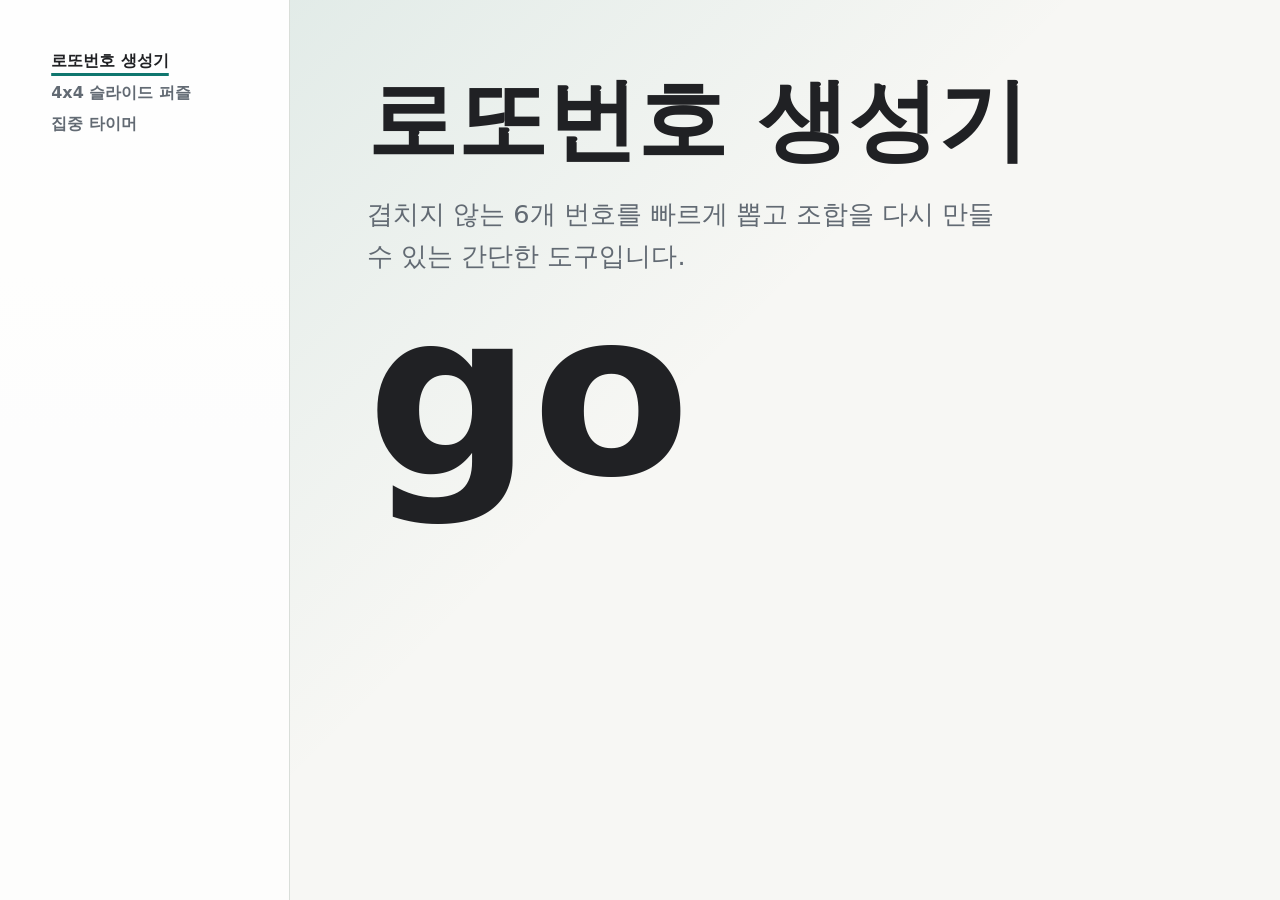
==== index.html @ 6c6200e8 "Convert puzzle app to 4x4" ====
<!doctype html>
<html lang="ko">
  <head>
    <meta charset="utf-8" />
    <meta name="viewport" content="width=device-width, initial-scale=1" />
    <title>ashosho</title>
    <meta
      name="description"
      content="로또번호 생성기, 퍼즐게임 같은 작은 바이브코딩 앱을 모아 둔 앱 포털"
    />
    <link rel="stylesheet" href="assets/styles.css?v=20260516-title-spacing" />
  </head>
  <body>
    <main class="app-shell">
      <section class="app-list-pane" aria-label="앱 목록">
        <nav class="app-name-list" id="app-name-list" aria-label="앱 목록"></nav>
      </section>

      <section class="app-detail-pane" id="app-detail-pane" aria-live="polite">
        <div class="detail-copy">
          <h2 id="detail-title"></h2>
          <p id="detail-description"></p>
        </div>
        <a class="go-link" id="go-link">go</a>
      </section>
    </main>

    <script src="assets/app-catalog.js?v=20260516-4x4-puzzle"></script>
  </body>
</html>
---- assets/styles.css ----
:root {
  --bg: #f7f7f4;
  --surface: #ffffff;
  --surface-strong: #f0f4f2;
  --text: #202124;
  --muted: #626a73;
  --line: #d9ded9;
  --accent: #0f766e;
  --accent-strong: #0a5d57;
  --red: #c24135;
  --blue: #2563a9;
  --yellow: #d79a18;
  --shadow: 0 18px 44px rgba(25, 32, 36, 0.1);
}

* {
  box-sizing: border-box;
}

body {
  margin: 0;
  min-height: 100vh;
  color: var(--text);
  background:
    linear-gradient(180deg, rgba(255, 255, 255, 0.72), rgba(247, 247, 244, 0.96)),
    var(--bg);
  font-family:
    Pretendard, -apple-system, BlinkMacSystemFont, "Segoe UI", system-ui, sans-serif;
}

a {
  color: inherit;
}

button,
input {
  font: inherit;
}

.app-shell {
  display: grid;
  grid-template-columns: minmax(180px, 22.67vw) minmax(0, 1fr);
  width: 100%;
  min-height: 100vh;
  margin: 0 auto;
  padding: 0;
}

.app-list-pane {
  display: flex;
  min-height: 100vh;
  flex-direction: column;
  justify-content: flex-start;
  border-right: 1px solid var(--line);
  padding: clamp(24px, 4vw, 56px);
  background: rgba(255, 255, 255, 0.72);
}

.eyebrow {
  margin: 0 0 10px;
  color: var(--accent);
  font-size: 0.78rem;
  font-weight: 800;
  letter-spacing: 0;
  text-transform: uppercase;
}

h1 {
  margin: 0;
  max-width: 8em;
  font-size: clamp(2.2rem, 5.4vw, 5.8rem);
  line-height: 1.05;
  letter-spacing: 0;
}

.intro {
  max-width: 680px;
  margin: 16px 0 0;
  color: var(--muted);
  font-size: 1.05rem;
  line-height: 1.7;
}

.app-name-list {
  display: flex;
  flex-direction: column;
  gap: 12px;
  margin-top: 0;
}

.app-name-button {
  width: fit-content;
  max-width: 100%;
  border: 0;
  border-radius: 0;
  padding: 0;
  background: transparent;
  color: var(--muted);
  cursor: pointer;
  font-size: 16px;
  font-weight: 800;
  letter-spacing: 0;
  line-height: 1.22;
  text-align: left;
}

.app-name-button:hover,
.app-name-button:focus-visible,
.app-name-button.is-active {
  color: var(--text);
  text-decoration: underline;
  text-decoration-color: var(--accent);
  text-decoration-thickness: 3px;
  text-underline-offset: 7px;
  outline: none;
}

.app-detail-pane {
  display: flex;
  min-height: 100vh;
  flex-direction: column;
  justify-content: flex-start;
  gap: 28px;
  padding: clamp(28px, 6vw, 84px);
  background:
    linear-gradient(135deg, rgba(15, 118, 110, 0.09), transparent 42%),
    var(--bg);
}

.detail-copy {
  max-width: 760px;
}

#detail-title {
  margin: 0;
  font-size: clamp(2.6rem, 7vw, 7.2rem);
  line-height: 0.98;
  letter-spacing: 0;
}

#detail-description {
  max-width: 640px;
  margin: 28px 0 0;
  color: var(--muted);
  font-size: clamp(1.1rem, 2vw, 1.7rem);
  line-height: 1.65;
}

.go-link {
  display: inline-flex;
  align-items: center;
  width: fit-content;
  max-width: 100%;
  color: var(--text);
  font-size: clamp(5.5rem, 18vw, 16rem);
  font-weight: 900;
  letter-spacing: 0;
  line-height: 0.78;
  text-decoration: none;
}

.go-link:hover,
.go-link:focus-visible {
  color: var(--accent-strong);
  outline: none;
  text-decoration: underline;
  text-decoration-thickness: 8px;
  text-underline-offset: 16px;
}

.go-link[aria-disabled="true"] {
  pointer-events: none;
  color: #a3aaad;
}

.empty-state {
  padding: 32px;
  border: 1px dashed var(--line);
  border-radius: 8px;
  color: var(--muted);
  text-align: center;
  background: var(--surface);
}

.mini-app {
  display: grid;
  min-height: 100vh;
  place-items: center;
  padding: 24px;
  background: var(--bg);
}

.mini-app-panel {
  width: min(680px, 100%);
  border: 1px solid var(--line);
  border-radius: 8px;
  padding: 24px;
  background: var(--surface);
  box-shadow: var(--shadow);
}

.mini-app-panel h1 {
  font-size: clamp(1.8rem, 5vw, 3rem);
}

.number-output {
  display: flex;
  flex-wrap: wrap;
  gap: 10px;
  margin: 24px 0;
}

.number-output span {
  display: grid;
  width: 48px;
  height: 48px;
  place-items: center;
  border-radius: 50%;
  background: var(--accent);
  color: #fff;
  font-weight: 900;
}

.primary-button {
  min-height: 44px;
  border: 0;
  border-radius: 8px;
  padding: 0 16px;
  background: var(--accent);
  color: #fff;
  font-weight: 800;
  cursor: pointer;
}

.tile-grid {
  display: grid;
  grid-template-columns: repeat(4, minmax(64px, 1fr));
  gap: 8px;
  margin: 24px 0;
}

.tile-grid button {
  aspect-ratio: 1;
  border: 1px solid var(--line);
  border-radius: 8px;
  background: #eef2ff;
  color: #24315f;
  font-size: 1.4rem;
  font-weight: 900;
  cursor: pointer;
}

.tile-grid button.empty {
  background: #f3f4f4;
  color: transparent;
}

@media (max-width: 860px) {
  .app-shell {
    grid-template-columns: 1fr;
  }

  .app-list-pane {
    min-height: auto;
    border-right: 0;
    border-bottom: 1px solid var(--line);
  }

  .app-name-list {
    margin-top: 0;
  }

  .app-detail-pane {
    min-height: 62vh;
  }
}

@media (max-width: 620px) {
  .app-list-pane,
  .app-detail-pane {
    padding: 24px;
  }

  .go-link {
    font-size: clamp(5rem, 34vw, 9rem);
  }
}
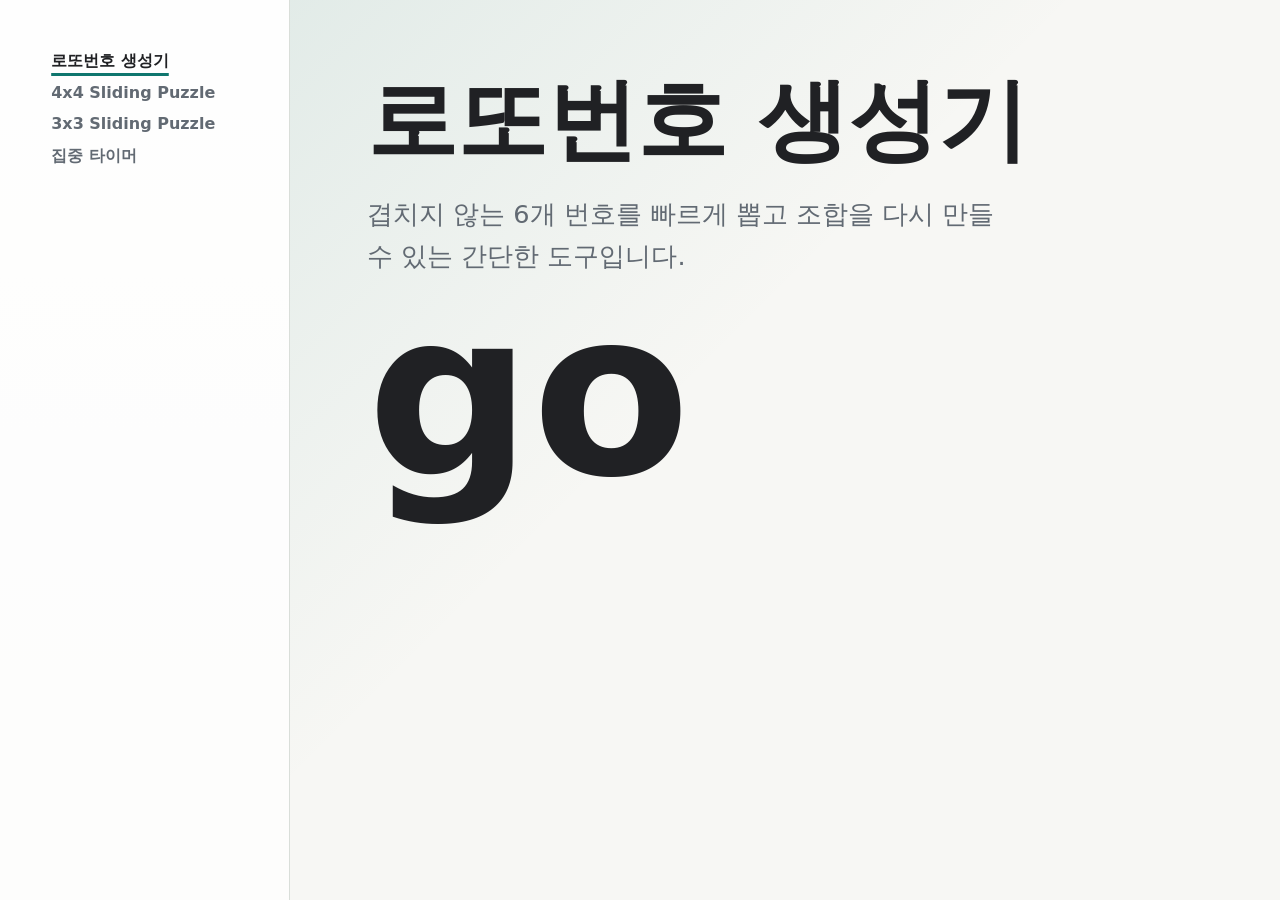
==== commit b9946b85: "Add 3x3 sliding puzzle" ====
--- a/index.html
+++ b/index.html
@@ -25,6 +25,6 @@
       </section>
     </main>
 
-    <script src="assets/app-catalog.js?v=20260516-4x4-puzzle"></script>
+    <script src="assets/app-catalog.js?v=20260516-puzzle-controls"></script>
   </body>
 </html>
--- a/assets/styles.css
+++ b/assets/styles.css
@@ -239,19 +239,39 @@
   margin: 24px 0;
 }
 
+.tile-grid[data-grid-size="3"] {
+  grid-template-columns: repeat(3, minmax(64px, 1fr));
+}
+
+.tile-grid + .primary-button {
+  width: 100%;
+}
+
 .tile-grid button {
+  display: grid;
   aspect-ratio: 1;
+  overflow: hidden;
+  place-items: center;
   border: 1px solid var(--line);
   border-radius: 8px;
-  background: #eef2ff;
+  padding: 0;
+  background: #fbf6e8;
   color: #24315f;
   font-size: 1.4rem;
   font-weight: 900;
   cursor: pointer;
 }
 
+.tile-grid img {
+  display: block;
+  width: 100%;
+  height: 100%;
+  object-fit: cover;
+  pointer-events: none;
+}
+
 .tile-grid button.empty {
-  background: #f3f4f4;
+  background: #ece1cc;
   color: transparent;
 }
 
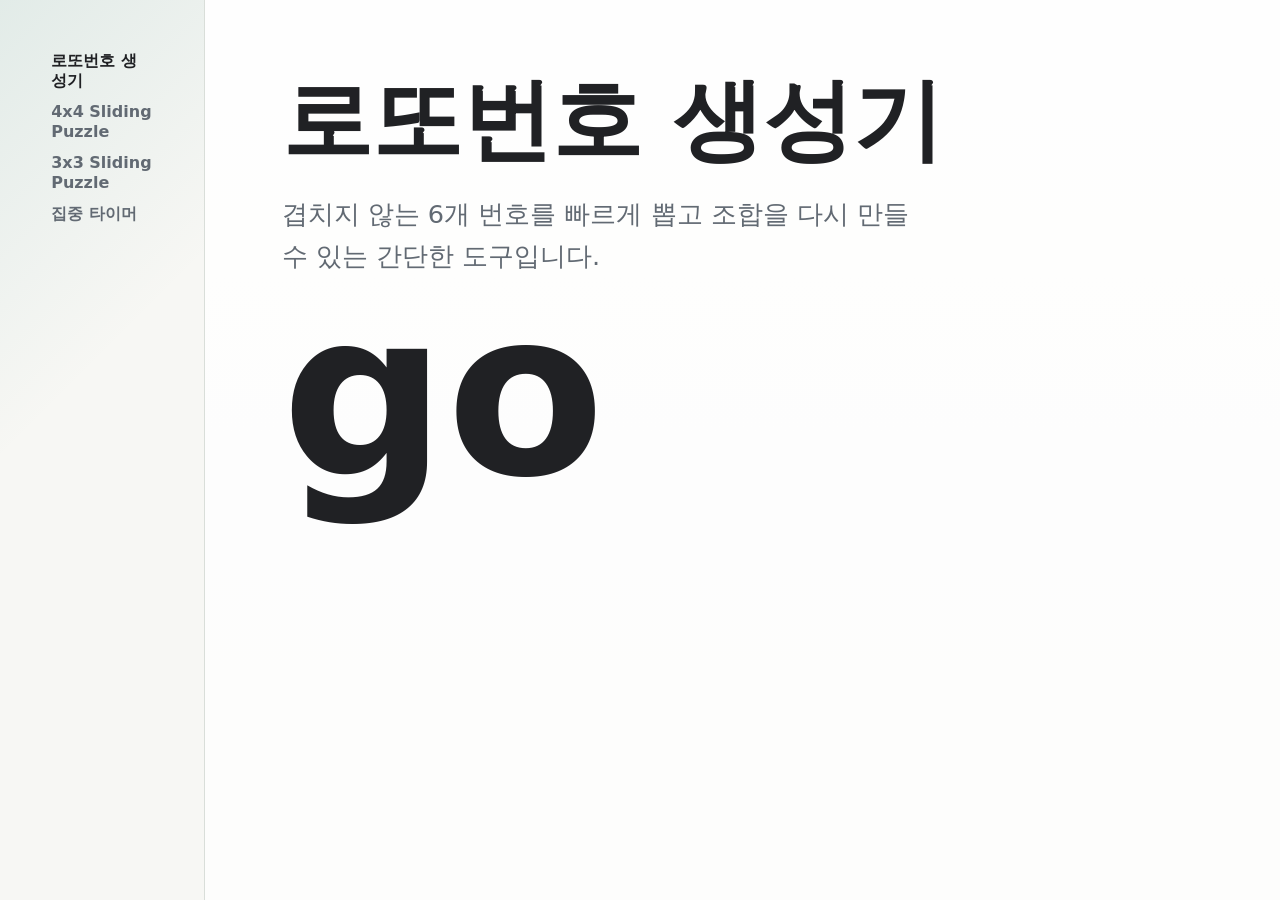
==== commit d9dd525f: "Remove menu item underline" ====
--- a/index.html
+++ b/index.html
@@ -8,7 +8,7 @@
       name="description"
       content="로또번호 생성기, 퍼즐게임 같은 작은 바이브코딩 앱을 모아 둔 앱 포털"
     />
-    <link rel="stylesheet" href="assets/styles.css?v=20260516-title-spacing" />
+    <link rel="stylesheet" href="assets/styles.css?v=20260517-menu-no-underline" />
   </head>
   <body>
     <main class="app-shell">
--- a/assets/styles.css
+++ b/assets/styles.css
@@ -1,4 +1,5 @@
 :root {
+  /* 전체 사이트에서 공통으로 쓰는 색상과 그림자 값 */
   --bg: #f7f7f4;
   --surface: #ffffff;
   --surface-strong: #f0f4f2;
@@ -17,9 +18,17 @@
   box-sizing: border-box;
 }
 
+html {
+  width: 100%;
+  overflow-x: hidden;
+}
+
 body {
+  /* 모든 페이지의 기본 글꼴과 바깥 배경 */
   margin: 0;
+  width: 100%;
   min-height: 100vh;
+  overflow-x: hidden;
   color: var(--text);
   background:
     linear-gradient(180deg, rgba(255, 255, 255, 0.72), rgba(247, 247, 244, 0.96)),
@@ -38,8 +47,10 @@
 }
 
 .app-shell {
-  display: grid;
-  grid-template-columns: minmax(180px, 22.67vw) minmax(0, 1fr);
+  /* 메인 포털의 좌우 2분할 레이아웃 */
+  display: grid;
+  /* 첫 번째 값이 메뉴영역 폭, 두 번째 값이 오른쪽 상세영역 폭 */
+  grid-template-columns: minmax(180px, 16vw) minmax(0, 1fr);
   width: 100%;
   min-height: 100vh;
   margin: 0 auto;
@@ -47,13 +58,16 @@
 }
 
 .app-list-pane {
+  /* 왼쪽 메뉴영역: 앱 이름 목록이 들어가는 영역 */
   display: flex;
   min-height: 100vh;
   flex-direction: column;
   justify-content: flex-start;
   border-right: 1px solid var(--line);
   padding: clamp(24px, 4vw, 56px);
-  background: rgba(255, 255, 255, 0.72);
+  background:
+    linear-gradient(135deg, rgba(15, 118, 110, 0.09), transparent 42%),
+    var(--bg);
 }
 
 .eyebrow {
@@ -82,6 +96,7 @@
 }
 
 .app-name-list {
+  /* 메뉴영역 안에서 앱 이름 버튼들을 세로로 배치 */
   display: flex;
   flex-direction: column;
   gap: 12px;
@@ -89,6 +104,7 @@
 }
 
 .app-name-button {
+  /* 메뉴영역의 각 앱 이름 버튼 */
   width: fit-content;
   max-width: 100%;
   border: 0;
@@ -98,7 +114,7 @@
   color: var(--muted);
   cursor: pointer;
   font-size: 16px;
-  font-weight: 800;
+  font-weight: 600;
   letter-spacing: 0;
   line-height: 1.22;
   text-align: left;
@@ -108,30 +124,28 @@
 .app-name-button:focus-visible,
 .app-name-button.is-active {
   color: var(--text);
-  text-decoration: underline;
-  text-decoration-color: var(--accent);
-  text-decoration-thickness: 3px;
-  text-underline-offset: 7px;
+  text-decoration: none;
   outline: none;
 }
 
 .app-detail-pane {
+  /* 오른쪽 상세영역: 선택한 앱 제목과 go 링크가 들어가는 영역 */
   display: flex;
   min-height: 100vh;
   flex-direction: column;
   justify-content: flex-start;
   gap: 28px;
   padding: clamp(28px, 6vw, 84px);
-  background:
-    linear-gradient(135deg, rgba(15, 118, 110, 0.09), transparent 42%),
-    var(--bg);
+  background: rgba(255, 255, 255, 0.72);
 }
 
 .detail-copy {
+  /* 오른쪽 상세영역 안의 제목/설명 텍스트 묶음 */
   max-width: 760px;
 }
 
 #detail-title {
+  /* 오른쪽 상세영역의 앱 제목 */
   margin: 0;
   font-size: clamp(2.6rem, 7vw, 7.2rem);
   line-height: 0.98;
@@ -139,6 +153,7 @@
 }
 
 #detail-description {
+  /* 오른쪽 상세영역의 앱 설명 */
   max-width: 640px;
   margin: 28px 0 0;
   color: var(--muted);
@@ -147,6 +162,7 @@
 }
 
 .go-link {
+  /* 오른쪽 상세영역의 큰 실행 링크 */
   display: inline-flex;
   align-items: center;
   width: fit-content;
@@ -183,15 +199,21 @@
 }
 
 .mini-app {
-  display: grid;
+  /* 개별 샘플 앱 페이지의 중앙 정렬 배경 */
+  display: grid;
+  width: 100%;
   min-height: 100vh;
+  overflow-x: hidden;
   place-items: center;
   padding: 24px;
   background: var(--bg);
 }
 
 .mini-app-panel {
+  /* 개별 샘플 앱의 콘텐츠 박스 */
   width: min(680px, 100%);
+  max-width: 100%;
+  min-width: 0;
   border: 1px solid var(--line);
   border-radius: 8px;
   padding: 24px;
@@ -203,25 +225,161 @@
   font-size: clamp(1.8rem, 5vw, 3rem);
 }
 
+.lotto-panel {
+  max-width: 720px;
+}
+
+.lotto-controls {
+  display: grid;
+  grid-template-columns: repeat(3, minmax(0, 1fr));
+  gap: 8px;
+  margin: 24px 0 0;
+}
+
+.lotto-controls label {
+  display: grid;
+  gap: 6px;
+  color: var(--muted);
+  font-size: 0.82rem;
+  font-weight: 700;
+}
+
+.lotto-controls select {
+  min-height: 42px;
+  width: 100%;
+  border: 1px solid var(--line);
+  border-radius: 8px;
+  padding: 0 10px;
+  background: var(--surface);
+  color: var(--text);
+  font: inherit;
+}
+
+.lotto-controls output {
+  display: grid;
+  min-height: 42px;
+  place-items: center start;
+  border: 1px solid var(--line);
+  border-radius: 8px;
+  padding: 0 10px;
+  background: var(--surface-strong);
+  color: var(--text);
+  font: inherit;
+}
+
+.lotto-stats {
+  display: grid;
+  grid-template-columns: repeat(2, minmax(0, 1fr));
+  gap: 12px;
+  margin: 18px 0 0;
+}
+
+.lotto-stat-table {
+  width: 100%;
+  border-collapse: collapse;
+  overflow: hidden;
+  border: 1px solid var(--line);
+  border-radius: 8px;
+  font-size: 0.9rem;
+}
+
+.lotto-stat-table caption {
+  padding: 10px;
+  font-weight: 800;
+  text-align: left;
+}
+
+.lotto-stat-table.hot caption {
+  background: #f9d86a;
+}
+
+.lotto-stat-table.cold caption {
+  background: #c7b8ff;
+}
+
+.lotto-stat-table th,
+.lotto-stat-table td {
+  padding: 8px 10px;
+  border-top: 1px solid var(--line);
+  text-align: left;
+}
+
+.lotto-stat-table th {
+  color: var(--muted);
+  font-size: 0.78rem;
+}
+
 .number-output {
-  display: flex;
-  flex-wrap: wrap;
-  gap: 10px;
+  /* 로또번호 생성기 결과 숫자 영역 */
+  display: grid;
+  grid-template-columns: repeat(9, minmax(0, 1fr));
+  gap: 8px;
   margin: 24px 0;
 }
 
-.number-output span {
-  display: grid;
-  width: 48px;
-  height: 48px;
+.number-output button {
+  display: grid;
+  aspect-ratio: 1;
   place-items: center;
   border-radius: 50%;
-  background: var(--accent);
-  color: #fff;
+  border: 2px solid transparent;
+  background: var(--surface-strong);
+  color: var(--muted);
+  cursor: pointer;
+  font: inherit;
+  font-weight: 700;
+}
+
+.number-output button.is-hot {
+  background: #f9d86a;
+  color: var(--text);
+}
+
+.number-output button.is-cold {
+  background: #c7b8ff;
+  color: var(--text);
+}
+
+.number-output button.is-picked {
+  border-color: var(--text);
+  box-shadow: inset 0 0 0 2px var(--text);
   font-weight: 900;
 }
 
+.selected-lotto {
+  display: grid;
+  gap: 10px;
+  margin: 0 0 16px;
+}
+
+.selected-title,
+.save-status {
+  margin: 0;
+  color: var(--muted);
+  font-size: 0.78rem;
+  font-weight: 800;
+  letter-spacing: 0;
+}
+
+.selected-numbers {
+  min-height: 44px;
+  border: 1px solid var(--line);
+  border-radius: 8px;
+  padding: 10px 12px;
+  background: var(--surface-strong);
+  color: var(--text);
+  font-weight: 800;
+  line-height: 1.5;
+}
+
+.selected-actions {
+  display: grid;
+  grid-template-columns: repeat(2, minmax(0, 1fr));
+  gap: 8px;
+}
+
 .primary-button {
+  /* 샘플 앱에서 공통으로 쓰는 주요 버튼 */
   min-height: 44px;
   border: 0;
   border-radius: 8px;
@@ -232,7 +390,97 @@
   cursor: pointer;
 }
 
+.lotto-random-actions {
+  display: grid;
+  grid-template-columns: repeat(2, minmax(0, 1fr));
+  gap: 8px;
+}
+
+.saved-lotto {
+  display: grid;
+  gap: 10px;
+  margin: 18px 0 0;
+}
+
+.saved-list {
+  display: grid;
+  gap: 8px;
+}
+
+.saved-empty {
+  margin: 0;
+  color: var(--muted);
+}
+
+.saved-item {
+  display: grid;
+  grid-template-columns: minmax(0, 1fr) 40px;
+  gap: 10px;
+  align-items: center;
+  border: 1px solid var(--line);
+  border-radius: 8px;
+  padding: 10px;
+  background: var(--surface-strong);
+}
+
+.saved-numbers,
+.saved-meta {
+  margin: 0;
+}
+
+.saved-numbers {
+  font-weight: 900;
+  line-height: 1.45;
+}
+
+.saved-meta {
+  color: var(--muted);
+  font-size: 0.78rem;
+  line-height: 1.5;
+}
+
+.trash-button {
+  display: grid;
+  width: 40px;
+  height: 40px;
+  place-items: center;
+  border: 1px solid var(--line);
+  border-radius: 8px;
+  background: var(--surface);
+  color: var(--muted);
+  cursor: pointer;
+}
+
+.trash-button:hover,
+.trash-button:focus-visible {
+  color: var(--red);
+  outline: none;
+}
+
+.trash-button svg {
+  width: 18px;
+  height: 18px;
+  fill: currentColor;
+}
+
+.secondary-button {
+  min-height: 40px;
+  border: 1px solid var(--line);
+  border-radius: 8px;
+  padding: 0 14px;
+  background: var(--surface);
+  color: var(--text);
+  font-weight: 800;
+  cursor: pointer;
+}
+
+.secondary-button:disabled {
+  cursor: default;
+  opacity: 0.45;
+}
+
 .tile-grid {
+  /* 슬라이드 퍼즐 보드: 기본은 4x4 */
   display: grid;
   grid-template-columns: repeat(4, minmax(64px, 1fr));
   gap: 8px;
@@ -240,14 +488,17 @@
 }
 
 .tile-grid[data-grid-size="3"] {
+  /* 3x3 퍼즐 보드에서만 열 개수를 3개로 변경 */
   grid-template-columns: repeat(3, minmax(64px, 1fr));
 }
 
 .tile-grid + .primary-button {
+  /* 퍼즐의 NEW 버튼을 퍼즐 보드와 같은 폭으로 맞춤 */
   width: 100%;
 }
 
 .tile-grid button {
+  /* 퍼즐의 각 타일 버튼 */
   display: grid;
   aspect-ratio: 1;
   overflow: hidden;
@@ -263,6 +514,7 @@
 }
 
 .tile-grid img {
+  /* 퍼즐 타일 안에 들어가는 숫자 이미지 */
   display: block;
   width: 100%;
   height: 100%;
@@ -271,11 +523,13 @@
 }
 
 .tile-grid button.empty {
+  /* 퍼즐에서 타일이 없는 빈 칸 */
   background: #ece1cc;
   color: transparent;
 }
 
 @media (max-width: 860px) {
+  /* 태블릿/모바일에서는 메뉴영역과 상세영역을 위아래로 배치 */
   .app-shell {
     grid-template-columns: 1fr;
   }
@@ -296,11 +550,21 @@
 }
 
 @media (max-width: 620px) {
+  /* 작은 모바일 화면에서 좌우 여백과 go 크기를 조정 */
   .app-list-pane,
   .app-detail-pane {
     padding: 24px;
   }
 
+  .lotto-controls,
+  .lotto-stats {
+    grid-template-columns: 1fr;
+  }
+
+  .number-output {
+    grid-template-columns: repeat(5, minmax(0, 1fr));
+  }
+
   .go-link {
     font-size: clamp(5rem, 34vw, 9rem);
   }
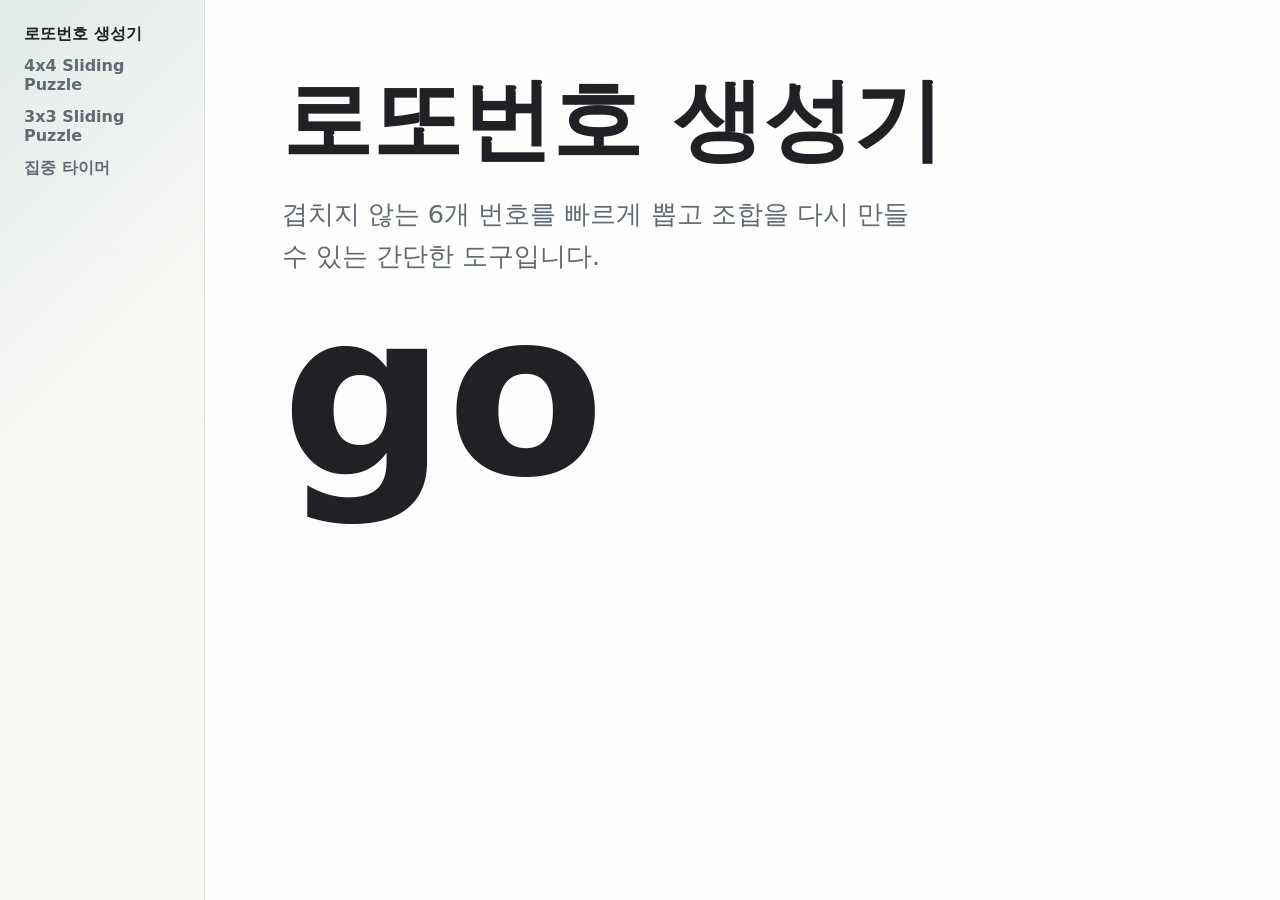
==== commit c3d7f24c: "Fix menu padding" ====
--- a/index.html
+++ b/index.html
@@ -8,7 +8,7 @@
       name="description"
       content="로또번호 생성기, 퍼즐게임 같은 작은 바이브코딩 앱을 모아 둔 앱 포털"
     />
-    <link rel="stylesheet" href="assets/styles.css?v=20260517-menu-no-underline" />
+    <link rel="stylesheet" href="assets/styles.css?v=20260517-menu-padding-24" />
   </head>
   <body>
     <main class="app-shell">
--- a/assets/styles.css
+++ b/assets/styles.css
@@ -64,7 +64,7 @@
   flex-direction: column;
   justify-content: flex-start;
   border-right: 1px solid var(--line);
-  padding: clamp(24px, 4vw, 56px);
+  padding: 24px;
   background:
     linear-gradient(135deg, rgba(15, 118, 110, 0.09), transparent 42%),
     var(--bg);
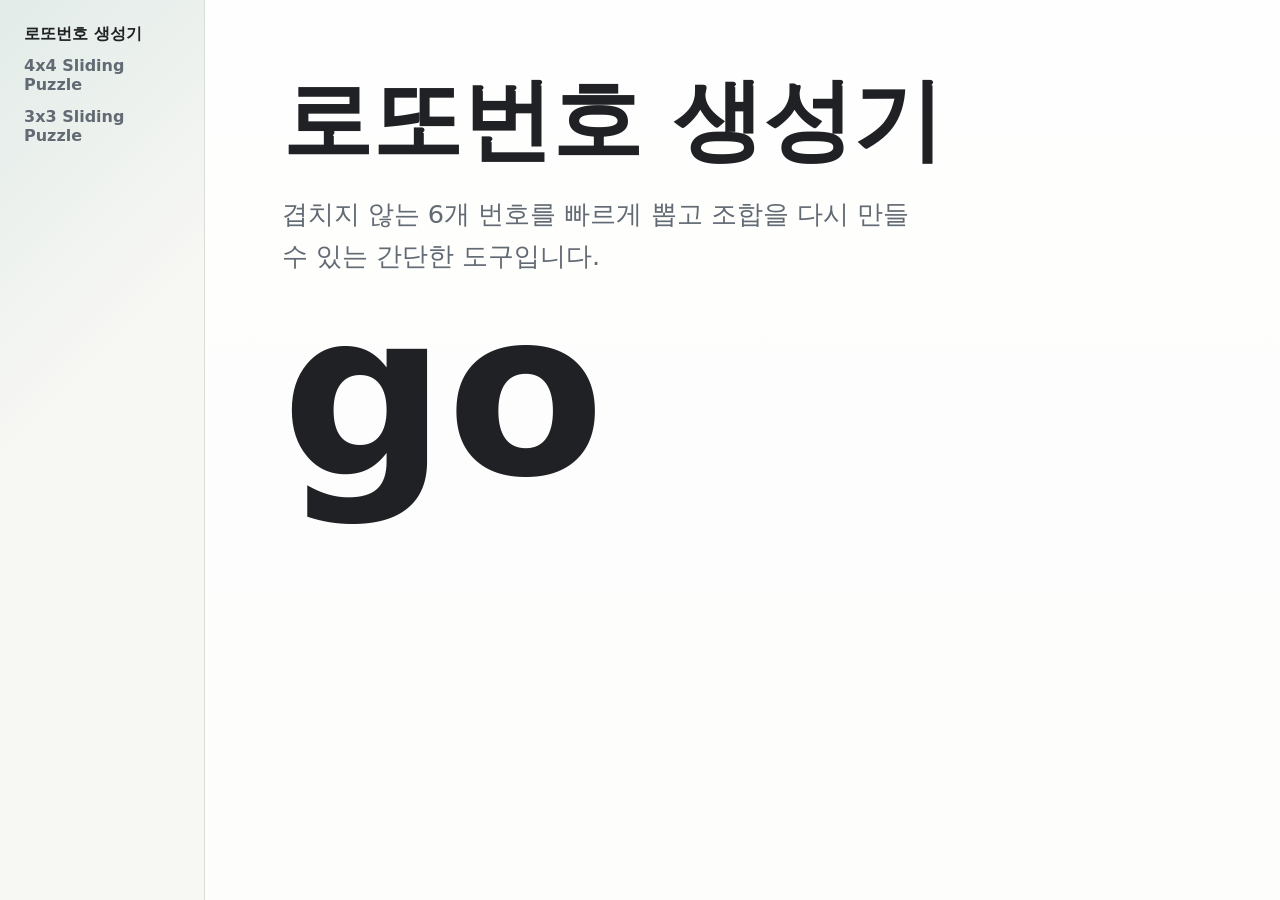
==== commit ee1e5aa2: "Remove focus timer from catalog" ====
--- a/index.html
+++ b/index.html
@@ -25,6 +25,6 @@
       </section>
     </main>
 
-    <script src="assets/app-catalog.js?v=20260516-puzzle-controls"></script>
+    <script src="assets/app-catalog.js?v=20260517-remove-focus-timer"></script>
   </body>
 </html>
--- a/assets/styles.css
+++ b/assets/styles.css
@@ -222,7 +222,101 @@
 }
 
 .mini-app-panel h1 {
+  max-width: none;
   font-size: clamp(1.8rem, 5vw, 3rem);
+}
+
+.mini-app-header {
+  display: flex;
+  gap: 12px;
+  align-items: center;
+  justify-content: space-between;
+}
+
+.icon-button {
+  display: grid;
+  width: 44px;
+  height: 44px;
+  flex: 0 0 auto;
+  place-items: center;
+  border: 1px solid var(--line);
+  border-radius: 8px;
+  background: var(--surface);
+  color: var(--muted);
+  cursor: pointer;
+}
+
+.icon-button:hover,
+.icon-button:focus-visible,
+.icon-button.is-active {
+  color: var(--accent-strong);
+  outline: none;
+}
+
+.icon-button svg {
+  width: 20px;
+  height: 20px;
+  stroke: currentColor;
+}
+
+.stopwatch-panel[hidden],
+.puzzle-records[hidden] {
+  display: none;
+}
+
+.stopwatch-panel {
+  display: grid;
+  gap: 6px;
+  margin: 18px 0 0;
+}
+
+.stopwatch-time {
+  font-variant-numeric: tabular-nums;
+  color: var(--text);
+  font-size: clamp(1.8rem, 5vw, 2.6rem);
+  font-weight: 900;
+  line-height: 1;
+}
+
+.stopwatch-status,
+.records-title,
+.record-empty,
+.record-meta {
+  margin: 0;
+  color: var(--muted);
+  font-size: 0.78rem;
+  font-weight: 800;
+  letter-spacing: 0;
+}
+
+.puzzle-records {
+  display: grid;
+  gap: 10px;
+  margin: 18px 0 0;
+}
+
+.record-list {
+  display: grid;
+  gap: 8px;
+}
+
+.record-item {
+  display: grid;
+  grid-template-columns: minmax(0, 1fr) 40px;
+  gap: 10px;
+  align-items: center;
+  border: 1px solid var(--line);
+  border-radius: 8px;
+  padding: 10px;
+  background: var(--surface-strong);
+}
+
+.record-time {
+  margin: 0;
+  color: var(--text);
+  font-size: 1.05rem;
+  font-weight: 900;
+  line-height: 1.3;
 }
 
 .lotto-panel {
@@ -485,6 +579,7 @@
   grid-template-columns: repeat(4, minmax(64px, 1fr));
   gap: 8px;
   margin: 24px 0;
+  border-radius: 10px;
 }
 
 .tile-grid[data-grid-size="3"] {
@@ -528,6 +623,46 @@
   color: transparent;
 }
 
+.tile-grid.is-complete {
+  animation: puzzle-complete-flash 680ms ease-out;
+}
+
+.tile-grid.is-complete button:not(.empty) {
+  animation: puzzle-tile-pop 420ms ease-out;
+}
+
+@keyframes puzzle-complete-flash {
+  0% {
+    box-shadow: 0 0 0 0 rgba(15, 118, 110, 0);
+  }
+
+  35% {
+    box-shadow: 0 0 0 6px rgba(15, 118, 110, 0.28), 0 0 28px rgba(15, 118, 110, 0.24);
+  }
+
+  100% {
+    box-shadow: 0 0 0 0 rgba(15, 118, 110, 0);
+  }
+}
+
+@keyframes puzzle-tile-pop {
+  0%,
+  100% {
+    transform: scale(1);
+  }
+
+  45% {
+    transform: scale(1.035);
+  }
+}
+
+@media (prefers-reduced-motion: reduce) {
+  .tile-grid.is-complete,
+  .tile-grid.is-complete button:not(.empty) {
+    animation: none;
+  }
+}
+
 @media (max-width: 860px) {
   /* 태블릿/모바일에서는 메뉴영역과 상세영역을 위아래로 배치 */
   .app-shell {
@@ -556,9 +691,24 @@
     padding: 24px;
   }
 
-  .lotto-controls,
+  .lotto-controls {
+    grid-template-columns: 1fr;
+  }
+
   .lotto-stats {
-    grid-template-columns: 1fr;
+    grid-template-columns: repeat(2, minmax(0, 1fr));
+    gap: 8px;
+  }
+
+  .lotto-stat-table {
+    font-size: 0.82rem;
+  }
+
+  .lotto-stat-table caption,
+  .lotto-stat-table th,
+  .lotto-stat-table td {
+    padding-right: 8px;
+    padding-left: 8px;
   }
 
   .number-output {
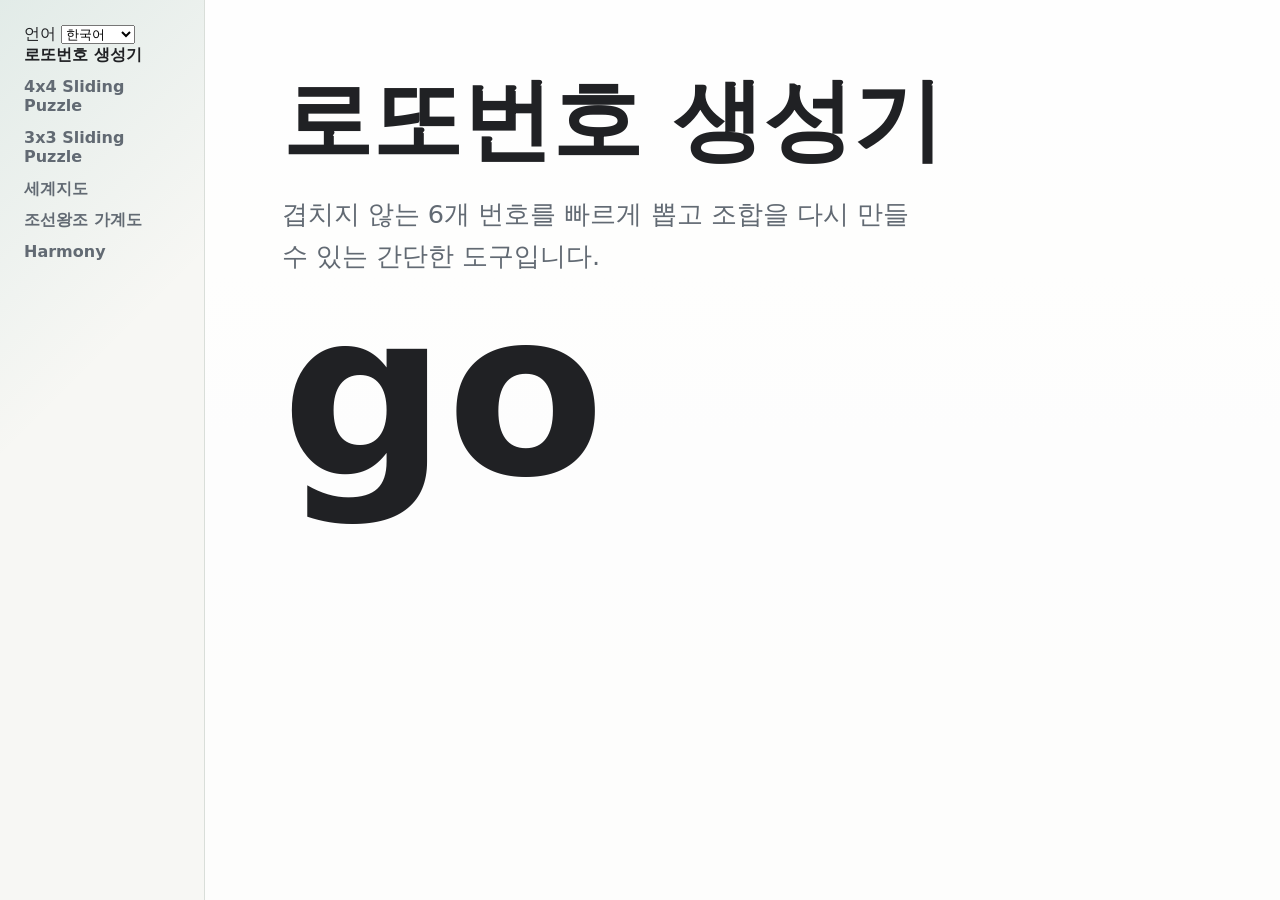
==== commit 2cca801d: "Bust cache for fixed go label" ====
--- a/index.html
+++ b/index.html
@@ -8,11 +8,21 @@
       name="description"
       content="로또번호 생성기, 퍼즐게임 같은 작은 바이브코딩 앱을 모아 둔 앱 포털"
     />
-    <link rel="stylesheet" href="assets/styles.css?v=20260517-menu-padding-24" />
+    <link rel="stylesheet" href="assets/styles.css?v=20260518-language-select" />
   </head>
   <body>
     <main class="app-shell">
       <section class="app-list-pane" aria-label="앱 목록">
+        <label class="language-control" for="language-select">
+          <span id="language-label">언어</span>
+          <select id="language-select" aria-label="언어 선택">
+            <option value="ko">한국어</option>
+            <option value="en">English</option>
+            <option value="ja">日本語</option>
+            <option value="zh">简体中文</option>
+            <option value="es">Español</option>
+          </select>
+        </label>
         <nav class="app-name-list" id="app-name-list" aria-label="앱 목록"></nav>
       </section>
 
@@ -25,6 +35,6 @@
       </section>
     </main>
 
-    <script src="assets/app-catalog.js?v=20260517-remove-focus-timer"></script>
+    <script src="assets/app-catalog.js?v=20260518-fixed-go-label"></script>
   </body>
 </html>
--- a/assets/styles.css
+++ b/assets/styles.css
@@ -319,6 +319,157 @@
   line-height: 1.3;
 }
 
+.joseon-app {
+  align-items: start;
+  padding: 16px;
+}
+
+.joseon-panel {
+  width: min(1040px, 100%);
+}
+
+.joseon-mnemonic {
+  margin: 18px 0 0;
+  border: 1px solid var(--line);
+  border-radius: 8px;
+  padding: 14px;
+  background: var(--surface-strong);
+  color: var(--text);
+  font-size: clamp(0.95rem, 4vw, 1.15rem);
+  font-weight: 900;
+  line-height: 1.65;
+  word-break: keep-all;
+}
+
+.joseon-guide {
+  margin: 10px 0 0;
+  color: var(--muted);
+  font-size: 0.92rem;
+  font-weight: 800;
+  line-height: 1.6;
+}
+
+.joseon-tree {
+  margin: 22px 0 0;
+  overflow-x: auto;
+  padding: 8px 0 12px;
+}
+
+.family-tree,
+.family-tree ol {
+  display: flex;
+  margin: 0;
+  padding: 0;
+  list-style: none;
+}
+
+.family-tree {
+  width: max-content;
+  min-width: 100%;
+  justify-content: center;
+}
+
+.family-node {
+  position: relative;
+  display: flex;
+  flex: 0 0 auto;
+  flex-direction: column;
+  align-items: center;
+  min-width: 0;
+}
+
+.family-children {
+  position: relative;
+  flex-wrap: wrap;
+  justify-content: center;
+  gap: 22px 12px;
+  width: max-content;
+  max-width: 100%;
+  margin-top: 24px;
+  padding-top: 24px;
+}
+
+.family-node.has-children > .family-children::before {
+  content: "";
+  position: absolute;
+  top: 0;
+  left: 50%;
+  width: 2px;
+  height: 24px;
+  background: var(--line);
+  transform: translateX(-50%);
+}
+
+.family-children > .family-node::before {
+  content: "";
+  position: absolute;
+  top: -24px;
+  left: 50%;
+  width: 2px;
+  height: 24px;
+  background: var(--line);
+  transform: translateX(-50%);
+}
+
+.family-children > .family-node::after {
+  content: "";
+  position: absolute;
+  top: -24px;
+  left: 0;
+  width: 100%;
+  height: 2px;
+  background: var(--line);
+}
+
+.family-children > .family-node:first-child::after {
+  left: 50%;
+  width: 50%;
+}
+
+.family-children > .family-node:last-child::after {
+  width: 50%;
+}
+
+.family-children > .family-node:only-child::after {
+  display: none;
+}
+
+.king-card {
+  position: relative;
+  z-index: 1;
+  display: flex;
+  width: 92px;
+  min-height: 54px;
+  flex-direction: column;
+  align-items: center;
+  justify-content: center;
+  gap: 4px;
+  border: 1px solid var(--line);
+  border-radius: 8px;
+  padding: 8px;
+  background: var(--surface);
+  text-align: center;
+}
+
+.king-card h3 {
+  margin: 0;
+  color: var(--text);
+  font-size: 1rem;
+  line-height: 1.15;
+}
+
+.king-order {
+  display: grid;
+  width: 24px;
+  height: 24px;
+  place-items: center;
+  border-radius: 50%;
+  background: var(--accent);
+  color: #fff;
+  font-size: 0.74rem;
+  font-weight: 900;
+}
+
 .lotto-panel {
   max-width: 720px;
 }
@@ -384,11 +535,15 @@
 }
 
 .lotto-stat-table.hot caption {
-  background: #f9d86a;
+  background: #fefce8;
+  color: #713f12;
+  border-bottom: 2px solid #eab308;
 }
 
 .lotto-stat-table.cold caption {
-  background: #c7b8ff;
+  background: #eef2ff;
+  color: #3730a3;
+  border-bottom: 2px solid #818cf8;
 }
 
 .lotto-stat-table th,
@@ -425,18 +580,18 @@
 }
 
 .number-output button.is-hot {
-  background: #f9d86a;
-  color: var(--text);
+  background: #eab308;
+  color: #1c0a00;
 }
 
 .number-output button.is-cold {
-  background: #c7b8ff;
-  color: var(--text);
+  background: #818cf8;
+  color: #1e1b4b;
 }
 
 .number-output button.is-picked {
-  border-color: var(--text);
-  box-shadow: inset 0 0 0 2px var(--text);
+  border-color: var(--accent);
+  box-shadow: inset 0 0 0 2px var(--accent);
   font-weight: 900;
 }
 
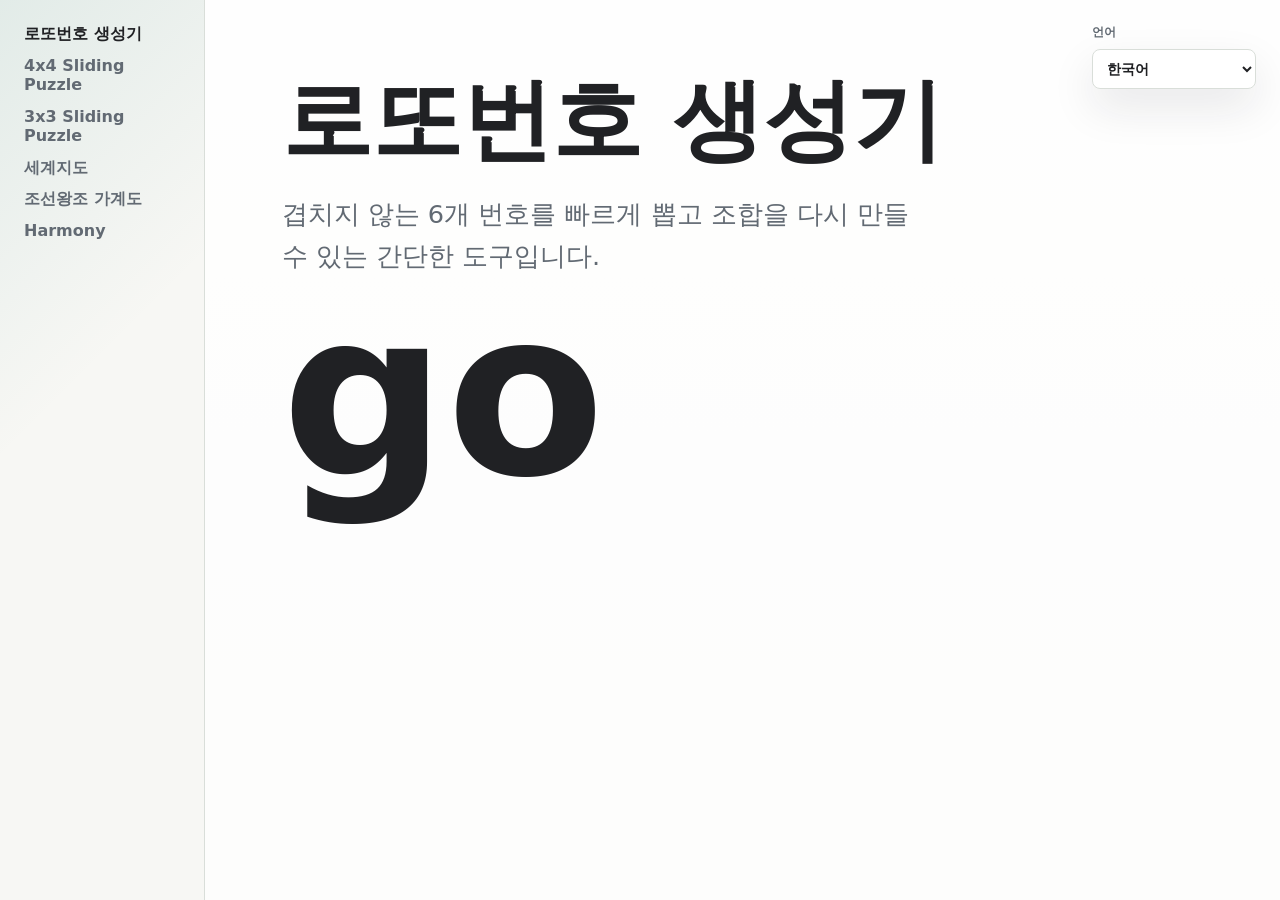
==== commit 1ceb5eaf: "Move language selector to top right" ====
--- a/index.html
+++ b/index.html
@@ -8,21 +8,22 @@
       name="description"
       content="로또번호 생성기, 퍼즐게임 같은 작은 바이브코딩 앱을 모아 둔 앱 포털"
     />
-    <link rel="stylesheet" href="assets/styles.css?v=20260518-language-select" />
+    <link rel="stylesheet" href="assets/styles.css?v=20260518-language-top-right" />
   </head>
   <body>
     <main class="app-shell">
+      <label class="language-control" for="language-select">
+        <span id="language-label">언어</span>
+        <select id="language-select" aria-label="언어 선택">
+          <option value="ko">한국어</option>
+          <option value="en">English</option>
+          <option value="ja">日本語</option>
+          <option value="zh">简体中文</option>
+          <option value="es">Español</option>
+        </select>
+      </label>
+
       <section class="app-list-pane" aria-label="앱 목록">
-        <label class="language-control" for="language-select">
-          <span id="language-label">언어</span>
-          <select id="language-select" aria-label="언어 선택">
-            <option value="ko">한국어</option>
-            <option value="en">English</option>
-            <option value="ja">日本語</option>
-            <option value="zh">简体中文</option>
-            <option value="es">Español</option>
-          </select>
-        </label>
         <nav class="app-name-list" id="app-name-list" aria-label="앱 목록"></nav>
       </section>
 
--- a/assets/styles.css
+++ b/assets/styles.css
@@ -79,6 +79,36 @@
   text-transform: uppercase;
 }
 
+.language-control {
+  position: fixed;
+  top: 24px;
+  right: 24px;
+  z-index: 10;
+  display: grid;
+  gap: 8px;
+  width: 164px;
+  margin: 0;
+  color: var(--muted);
+  font-size: 0.78rem;
+  font-weight: 800;
+  letter-spacing: 0;
+  text-align: left;
+}
+
+.language-control select {
+  min-height: 40px;
+  width: 100%;
+  border: 1px solid var(--line);
+  border-radius: 8px;
+  padding: 0 10px;
+  background: var(--surface);
+  color: var(--text);
+  font: inherit;
+  font-size: 0.9rem;
+  font-weight: 800;
+  box-shadow: var(--shadow);
+}
+
 h1 {
   margin: 0;
   max-width: 8em;
@@ -841,6 +871,12 @@
 
 @media (max-width: 620px) {
   /* 작은 모바일 화면에서 좌우 여백과 go 크기를 조정 */
+  .language-control {
+    top: 16px;
+    right: 16px;
+    width: 148px;
+  }
+
   .app-list-pane,
   .app-detail-pane {
     padding: 24px;
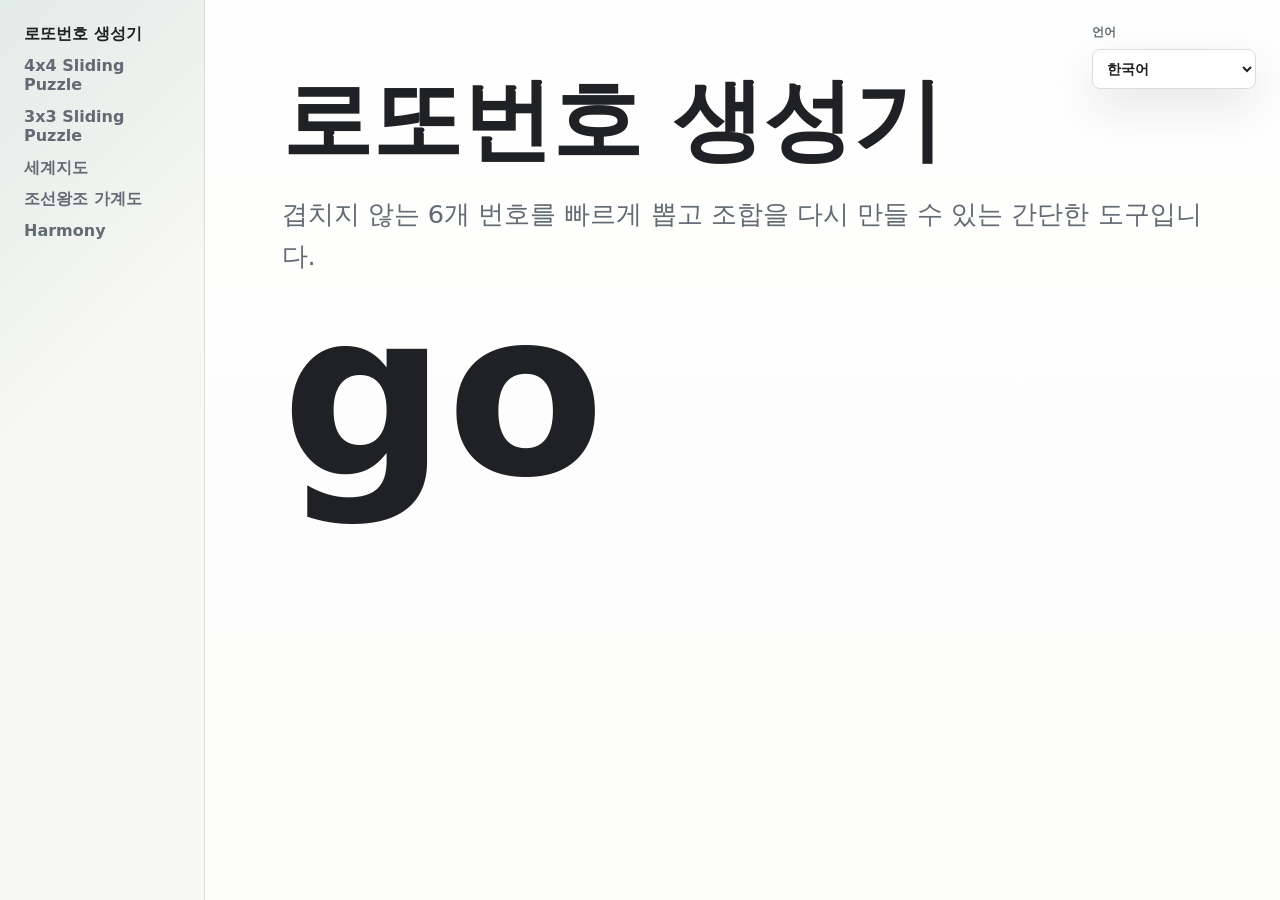
==== commit 797072e1: "Use full width for app detail text" ====
--- a/index.html
+++ b/index.html
@@ -8,7 +8,7 @@
       name="description"
       content="로또번호 생성기, 퍼즐게임 같은 작은 바이브코딩 앱을 모아 둔 앱 포털"
     />
-    <link rel="stylesheet" href="assets/styles.css?v=20260518-language-top-right" />
+    <link rel="stylesheet" href="assets/styles.css?v=20260519-detail-full-width" />
   </head>
   <body>
     <main class="app-shell">
--- a/assets/styles.css
+++ b/assets/styles.css
@@ -171,7 +171,7 @@
 
 .detail-copy {
   /* 오른쪽 상세영역 안의 제목/설명 텍스트 묶음 */
-  max-width: 760px;
+  width: 100%;
 }
 
 #detail-title {
@@ -184,7 +184,6 @@
 
 #detail-description {
   /* 오른쪽 상세영역의 앱 설명 */
-  max-width: 640px;
   margin: 28px 0 0;
   color: var(--muted);
   font-size: clamp(1.1rem, 2vw, 1.7rem);
